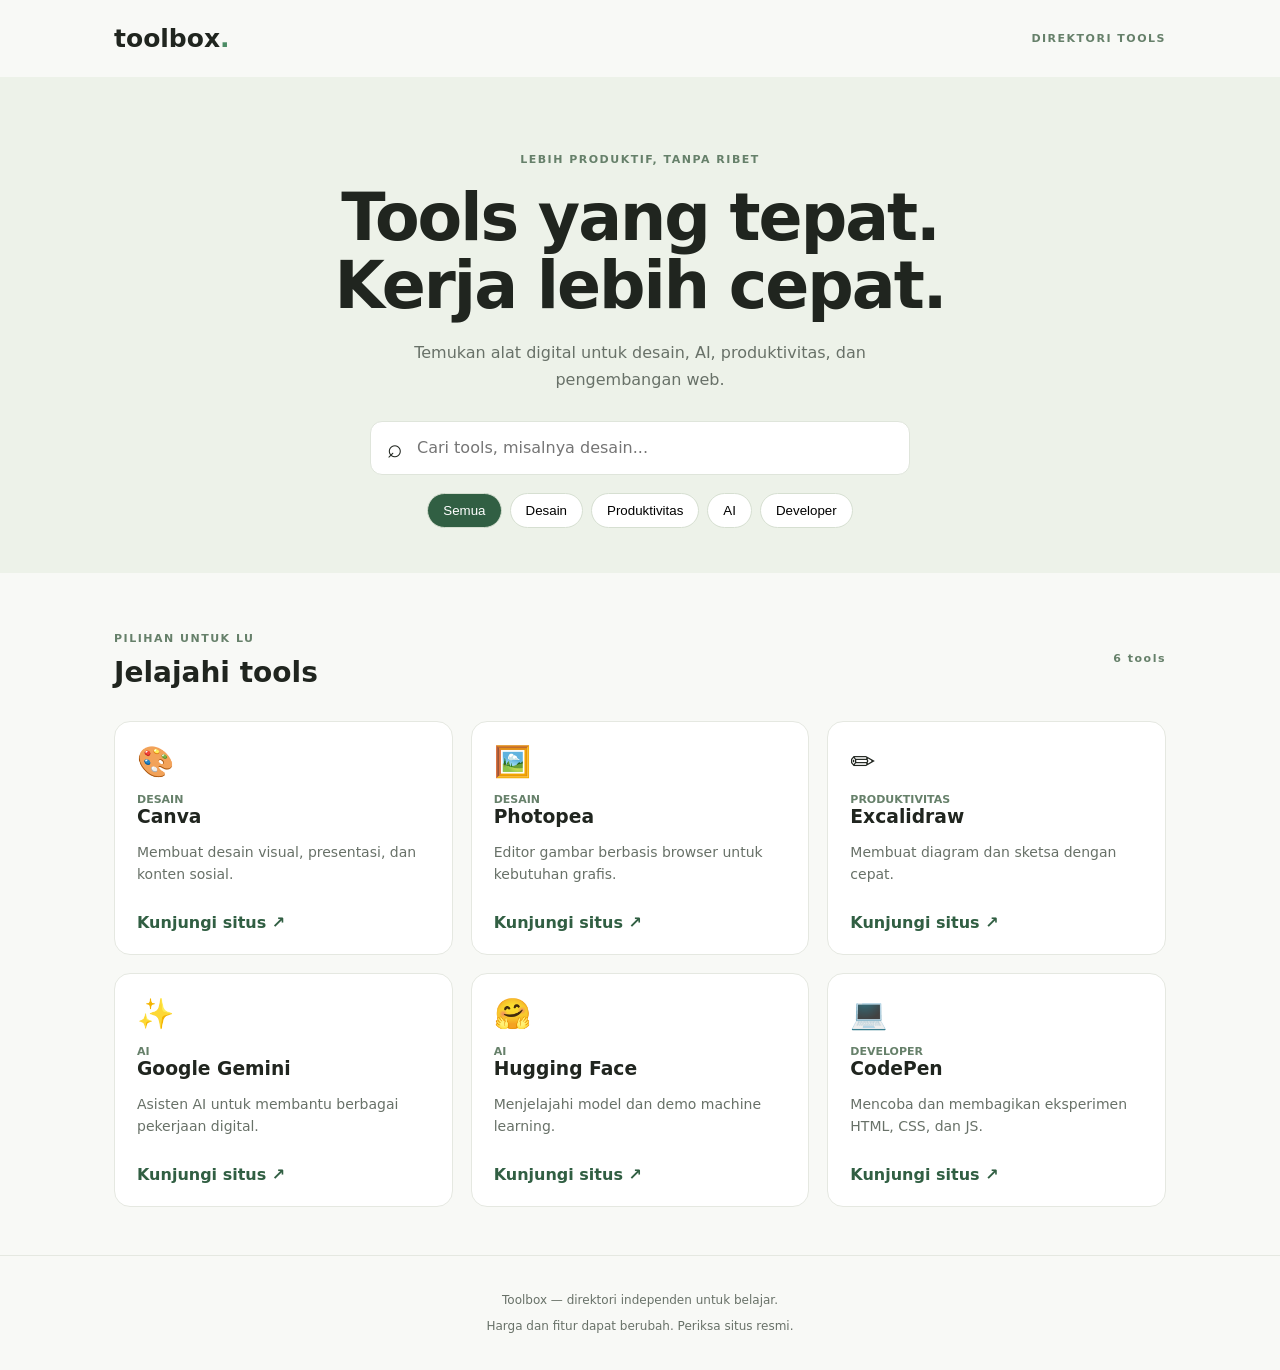
==== index.html @ 17b13e03 "Move website files to root for GitHub Pages" ====
<!doctype html>
<html lang="id">
<head>
  <meta charset="UTF-8">
  <meta name="viewport" content="width=device-width, initial-scale=1">
  <meta name="description"
        content="Direktori tools digital untuk pemula.">
  <title>Toolbox — Temukan Tools Digital</title>
  <link rel="stylesheet" href="style.css">
  <script src="app.js" defer></script>
</head>
<body>
  <header class="header">
    <a class="brand" href="#">toolbox<span>.</span></a>
    <span class="tag">DIREKTORI TOOLS</span>
  </header>

  <main>
    <section class="hero">
      <p class="eyebrow">LEBIH PRODUKTIF, TANPA RIBET</p>
      <h1>Tools yang tepat.<br>Kerja lebih cepat.</h1>
      <p class="subtitle">
        Temukan alat digital untuk desain, AI,
        produktivitas, dan pengembangan web.
      </p>

      <label class="search">
        <span aria-hidden="true">⌕</span>
        <input id="search" type="search"
               placeholder="Cari tools, misalnya desain..."
               aria-label="Cari tools">
      </label>

      <nav id="filters" class="filters"
           aria-label="Filter kategori"></nav>
    </section>

    <section class="catalog">
      <div class="section-heading">
        <div>
          <p class="eyebrow">PILIHAN UNTUK LU</p>
          <h2>Jelajahi tools</h2>
        </div>
        <span id="count" class="count"></span>
      </div>

      <div id="tools" class="tools"></div>
      <p id="empty" hidden>Tools tidak ditemukan.</p>
    </section>
  </main>

  <footer>
    <p>Toolbox — direktori independen untuk belajar.</p>
    <p>Harga dan fitur dapat berubah. Periksa situs resmi.</p>
  </footer>
</body>
</html>
---- style.css ----
:root {
  font-family: Inter, system-ui, sans-serif;
  color: #20251f;
  background: #f8f9f6;
  font-synthesis: none;
}

* { box-sizing: border-box; }

body { margin: 0; }

.header {
  max-width: 1100px;
  margin: auto;
  padding: 24px;
  display: flex;
  justify-content: space-between;
  align-items: center;
}

.brand {
  color: #20251f;
  font-size: 25px;
  font-weight: 800;
  text-decoration: none;
}

.brand span { color: #4b8c64; }

.tag, .eyebrow, .count {
  font-size: 11px;
  letter-spacing: 1.5px;
  font-weight: 700;
  color: #66806a;
}

.hero {
  text-align: center;
  padding: 65px 20px 45px;
  background: #edf2e9;
}

h1 {
  font-size: clamp(38px, 6vw, 65px);
  letter-spacing: -2px;
  line-height: 1.05;
  margin: 18px 0;
}

.subtitle {
  max-width: 520px;
  margin: auto;
  color: #687168;
  line-height: 1.7;
}

.search {
  max-width: 540px;
  margin: 28px auto 18px;
  padding: 0 16px;
  height: 54px;
  background: white;
  border: 1px solid #dfe5db;
  border-radius: 12px;
  display: flex;
  align-items: center;
  gap: 12px;
}

.search span { font-size: 26px; }

.search input {
  border: 0;
  outline: none;
  width: 100%;
  font: inherit;
  background: transparent;
}

.filters {
  display: flex;
  flex-wrap: wrap;
  justify-content: center;
  gap: 8px;
}

.filters button {
  padding: 9px 15px;
  border: 1px solid #d6dfd1;
  border-radius: 30px;
  background: white;
  cursor: pointer;
}

.filters button.active {
  color: white;
  background: #315f43;
}

.catalog {
  max-width: 1100px;
  margin: auto;
  padding: 48px 24px;
}

.section-heading {
  display: flex;
  align-items: center;
  justify-content: space-between;
  margin-bottom: 24px;
}

h2 { margin: 8px 0; font-size: 28px; }

.tools {
  display: grid;
  grid-template-columns: repeat(3, minmax(0, 1fr));
  gap: 18px;
}

.tool-card {
  background: white;
  border: 1px solid #e5e8e1;
  border-radius: 16px;
  padding: 22px;
}

.tool-icon {
  font-size: 30px;
  margin-bottom: 14px;
}

.tool-card h3 { margin: 0 0 10px; }

.tool-card p {
  min-height: 48px;
  color: #687168;
  font-size: 14px;
  line-height: 1.6;
}

.category {
  font-size: 11px;
  color: #66806a;
  font-weight: 700;
  text-transform: uppercase;
}

.tool-card a {
  display: inline-block;
  color: #315f43;
  font-weight: 700;
  margin-top: 10px;
  text-decoration: none;
}

footer {
  border-top: 1px solid #e5e8e1;
  padding: 25px;
  text-align: center;
  font-size: 12px;
  color: #687168;
}

@media (max-width: 750px) {
  .tools { grid-template-columns: repeat(2, minmax(0, 1fr)); }
}

@media (max-width: 480px) {
  .tools { grid-template-columns: 1fr; }
  .hero { padding-top: 45px; }
  .tag { font-size: 9px; }
}
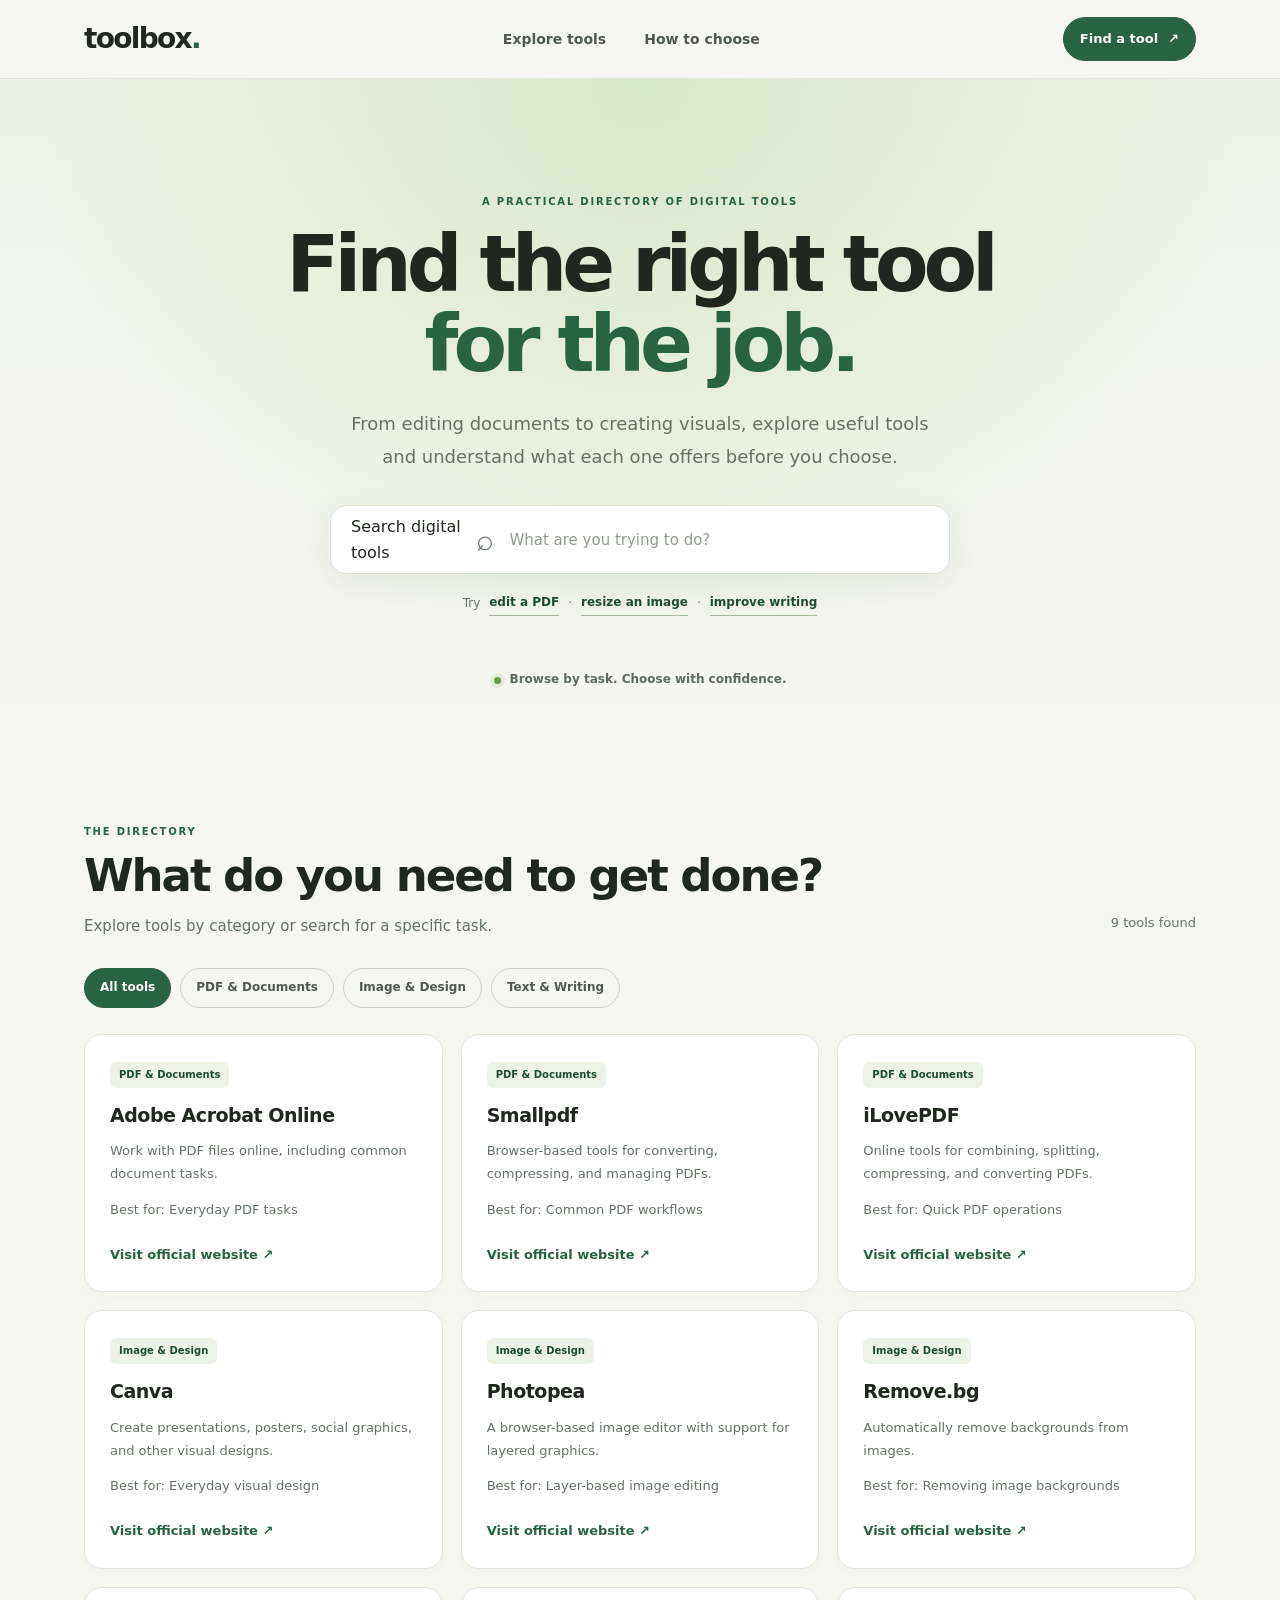
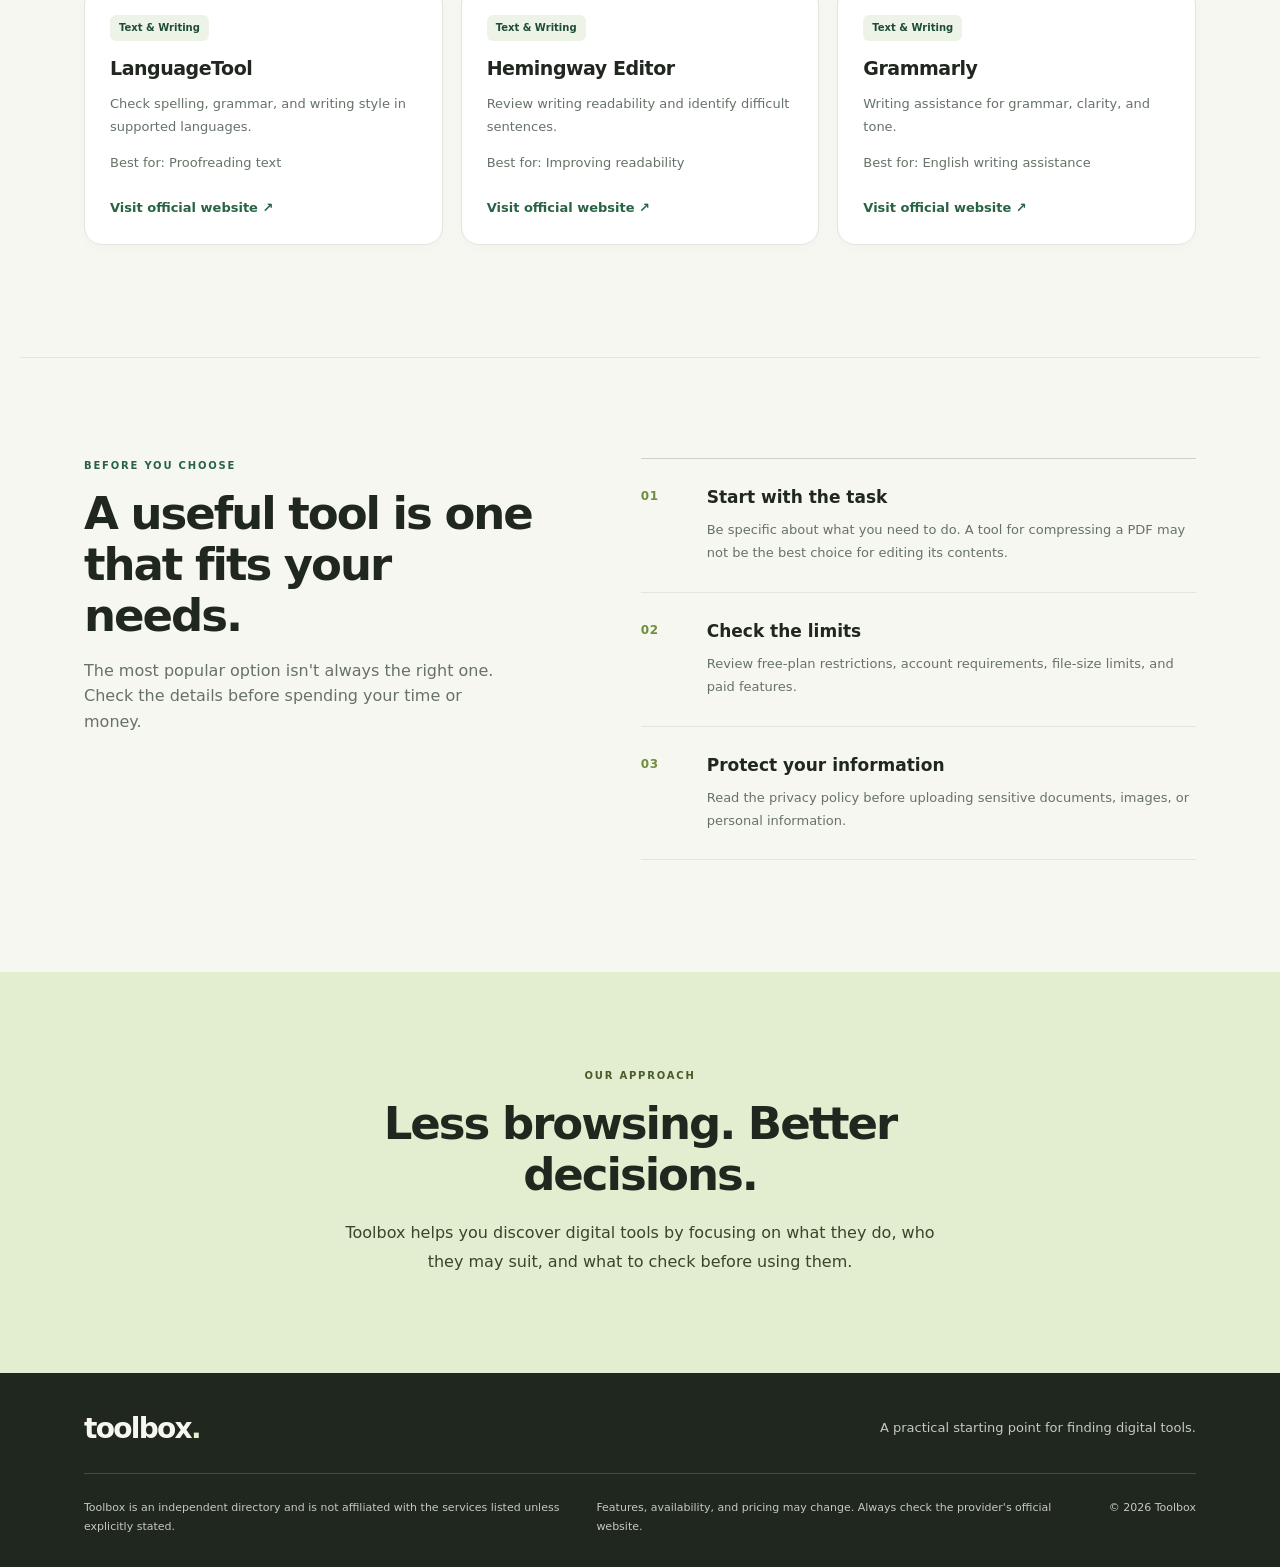
==== commit c48cd017: "Finalize Toolbox redesign" ====
--- a/index.html
+++ b/index.html
@@ -1,58 +1,263 @@
-
 <!doctype html>
-<html lang="id">
+<html lang="en">
 <head>
   <meta charset="UTF-8">
   <meta name="viewport" content="width=device-width, initial-scale=1">
-  <meta name="description"
-        content="Direktori tools digital untuk pemula.">
-  <title>Toolbox — Temukan Tools Digital</title>
+
+  <meta
+    name="description"
+    content="Find digital tools for everyday tasks. Compare what they do, their free-plan limits, and which tool fits your needs."
+  >
+
+  <meta name="theme-color" content="#f7f7f2">
+
+  <title>Toolbox — Find the Right Tool for the Job</title>
+
   <link rel="stylesheet" href="style.css">
   <script src="app.js" defer></script>
 </head>
+
 <body>
-  <header class="header">
-    <a class="brand" href="#">toolbox<span>.</span></a>
-    <span class="tag">DIREKTORI TOOLS</span>
+  <a class="skip-link" href="#main">
+    Skip to content
+  </a>
+
+  <header class="site-header">
+    <div class="header-inner">
+      <a class="brand" href="./" aria-label="Toolbox home">
+        toolbox<span class="brand-mark">.</span>
+      </a>
+
+      <nav class="header-nav" aria-label="Main navigation">
+        <a href="#directory">Explore tools</a>
+        <a href="#how-to-choose">How to choose</a>
+      </nav>
+
+      <a class="header-cta" href="#directory">
+        Find a tool <span aria-hidden="true">↗</span>
+      </a>
+    </div>
   </header>
 
-  <main>
+  <main id="main">
     <section class="hero">
-      <p class="eyebrow">LEBIH PRODUKTIF, TANPA RIBET</p>
-      <h1>Tools yang tepat.<br>Kerja lebih cepat.</h1>
-      <p class="subtitle">
-        Temukan alat digital untuk desain, AI,
-        produktivitas, dan pengembangan web.
-      </p>
-
-      <label class="search">
-        <span aria-hidden="true">⌕</span>
-        <input id="search" type="search"
-               placeholder="Cari tools, misalnya desain..."
-               aria-label="Cari tools">
-      </label>
-
-      <nav id="filters" class="filters"
-           aria-label="Filter kategori"></nav>
-    </section>
-
-    <section class="catalog">
+      <div class="hero-inner">
+        <p class="eyebrow">
+          A PRACTICAL DIRECTORY OF DIGITAL TOOLS
+        </p>
+
+        <h1>
+          Find the right tool
+          <span>for the job.</span>
+        </h1>
+
+        <p class="hero-description">
+          From editing documents to creating visuals,
+          explore useful tools and understand what each one offers
+          before you choose.
+        </p>
+
+        <form
+          class="search-form"
+          id="search-form"
+          role="search"
+          action="#directory"
+        >
+          <label class="visually-hidden" for="search">
+            Search digital tools
+          </label>
+
+          <span class="search-icon" aria-hidden="true">⌕</span>
+
+          <input
+            id="search"
+            name="q"
+            type="search"
+            placeholder="What are you trying to do?"
+            autocomplete="off"
+          >
+
+          <button id="clear-search" type="button" hidden>
+            Clear
+          </button>
+        </form>
+
+        <p class="search-examples">
+          Try
+          <button type="button" class="suggestion" data-query="PDF">
+            edit a PDF
+          </button>
+          <span aria-hidden="true">·</span>
+          <button type="button" class="suggestion" data-query="image">
+            resize an image
+          </button>
+          <span aria-hidden="true">·</span>
+          <button type="button" class="suggestion" data-query="writing">
+            improve writing
+          </button>
+        </p>
+      </div>
+
+      <div class="hero-note">
+        <span class="status-dot" aria-hidden="true"></span>
+        <span>Browse by task. Choose with confidence.</span>
+      </div>
+    </section>
+
+    <section
+      class="directory section-container"
+      id="directory"
+      aria-labelledby="directory-title"
+    >
       <div class="section-heading">
         <div>
-          <p class="eyebrow">PILIHAN UNTUK LU</p>
-          <h2>Jelajahi tools</h2>
+          <p class="eyebrow">THE DIRECTORY</p>
+
+          <h2 id="directory-title">
+            What do you need to get done?
+          </h2>
+
+          <p class="section-description">
+            Explore tools by category or search for a specific task.
+          </p>
         </div>
-        <span id="count" class="count"></span>
-      </div>
-
-      <div id="tools" class="tools"></div>
-      <p id="empty" hidden>Tools tidak ditemukan.</p>
+
+        <p class="result-count" id="count" aria-live="polite"></p>
+      </div>
+
+      <nav
+        class="category-filters"
+        id="filters"
+        aria-label="Filter tools by category"
+      ></nav>
+
+      <div
+        class="tools-grid"
+        id="tools"
+        aria-live="polite"
+      ></div>
+
+      <div class="empty-state" id="empty" hidden>
+        <h3>No matching tools found</h3>
+
+        <p>
+          Try a different search term or browse all categories.
+        </p>
+
+        <button
+          class="secondary-button"
+          id="reset-search"
+          type="button"
+        >
+          Show all tools
+        </button>
+      </div>
+    </section>
+
+    <section
+      class="how-to-choose section-container"
+      id="how-to-choose"
+      aria-labelledby="guide-title"
+    >
+      <div class="guide-intro">
+        <p class="eyebrow">BEFORE YOU CHOOSE</p>
+
+        <h2 id="guide-title">
+          A useful tool is one that fits your needs.
+        </h2>
+
+        <p>
+          The most popular option isn't always the right one.
+          Check the details before spending your time or money.
+        </p>
+      </div>
+
+      <div class="guide-list">
+        <article class="guide-item">
+          <span class="guide-number">01</span>
+
+          <div>
+            <h3>Start with the task</h3>
+
+            <p>
+              Be specific about what you need to do.
+              A tool for compressing a PDF may not be the best
+              choice for editing its contents.
+            </p>
+          </div>
+        </article>
+
+        <article class="guide-item">
+          <span class="guide-number">02</span>
+
+          <div>
+            <h3>Check the limits</h3>
+
+            <p>
+              Review free-plan restrictions, account requirements,
+              file-size limits, and paid features.
+            </p>
+          </div>
+        </article>
+
+        <article class="guide-item">
+          <span class="guide-number">03</span>
+
+          <div>
+            <h3>Protect your information</h3>
+
+            <p>
+              Read the privacy policy before uploading sensitive
+              documents, images, or personal information.
+            </p>
+          </div>
+        </article>
+      </div>
+    </section>
+
+    <section class="about-strip">
+      <div class="about-inner">
+        <p class="eyebrow">OUR APPROACH</p>
+
+        <h2>Less browsing. Better decisions.</h2>
+
+        <p>
+          Toolbox helps you discover digital tools by focusing
+          on what they do, who they may suit, and what to check
+          before using them.
+        </p>
+      </div>
     </section>
   </main>
 
-  <footer>
-    <p>Toolbox — direktori independen untuk belajar.</p>
-    <p>Harga dan fitur dapat berubah. Periksa situs resmi.</p>
+  <footer class="site-footer">
+    <div class="footer-inner">
+      <div class="footer-top">
+        <a class="brand footer-brand" href="./">
+          toolbox<span class="brand-mark">.</span>
+        </a>
+
+        <p>
+          A practical starting point for finding digital tools.
+        </p>
+      </div>
+
+      <div class="footer-bottom">
+        <p>
+          Toolbox is an independent directory and is not affiliated
+          with the services listed unless explicitly stated.
+        </p>
+
+        <p>
+          Features, availability, and pricing may change.
+          Always check the provider's official website.
+        </p>
+
+        <p class="copyright">
+          © <span id="current-year">2026</span> Toolbox
+        </p>
+      </div>
+    </div>
   </footer>
 </body>
-</html>
+</html>
--- a/style.css
+++ b/style.css
@@ -1,174 +1,142 @@
+/* Toolbox — styles matched to index.html */
+:root {
+  color-scheme: light;
+  --ink: #20271f;
+  --ink-soft: #667267;
+  --accent: #e3edcf;
+  --green: #286344;
+  --green-dark: #1e4d34;
+  --line: #e2e7de;
+  --line-strong: #cbd4c7;
+  --surface: #fff;
+  --page: #f7f7f2;
+  --gutter: clamp(20px, 5vw, 72px);
+  font-family: Inter, ui-sans-serif, system-ui, -apple-system, "Segoe UI", sans-serif;
+  color: var(--ink);
+  background: var(--page);
+  font-synthesis: none;
+  text-rendering: optimizeLegibility;
+  -webkit-font-smoothing: antialiased;
+}
+* { box-sizing: border-box; }
+html { scroll-behavior: smooth; scroll-padding-top: 90px; }
+body { margin: 0; min-width: 320px; background: var(--page); line-height: 1.6; }
+button, input { font: inherit; }
+a { color: inherit; }
+[hidden] { display: none !important; }
+button:focus-visible, a:focus-visible, input:focus-visible { outline: 3px solid #87b99a; outline-offset: 3px; }
+.skip-link { position: absolute; z-index: 20; top: 10px; left: 10px; padding: 10px 14px; transform: translateY(-150%); border-radius: 8px; background: var(--ink); color: white; }
+.skip-link:focus { transform: translateY(0); }
 
-:root {
-  font-family: Inter, system-ui, sans-serif;
-  color: #20251f;
-  background: #f8f9f6;
-  font-synthesis: none;
+.site-header { position: sticky; z-index: 10; top: 0; border-bottom: 1px solid rgb(32 39 31 / 8%); background: rgb(247 247 242 / 92%); backdrop-filter: blur(14px); }
+.header-inner { width: min(100%, 1240px); min-height: 78px; margin: auto; padding: 14px var(--gutter); display: flex; align-items: center; justify-content: space-between; gap: 28px; }
+.brand { display: inline-flex; align-items: baseline; flex-shrink: 0; color: var(--ink); font-size: 28px; font-weight: 850; letter-spacing: -1.7px; line-height: 1; text-decoration: none; }
+.brand-mark { color: var(--green); }
+.header-nav { display: flex; align-items: center; justify-content: center; gap: clamp(18px, 3vw, 38px); }
+.header-nav a { color: #50594f; font-size: 14px; font-weight: 650; text-decoration: none; }
+.header-nav a:hover { color: var(--green); }
+.header-cta { display: inline-flex; align-items: center; gap: 10px; padding: 11px 16px; border: 1px solid var(--green); border-radius: 999px; background: var(--green); color: white; font-size: 13px; font-weight: 750; text-decoration: none; transition: background .16s ease, transform .16s ease; }
+.header-cta:hover { transform: translateY(-1px); background: var(--green-dark); }
+
+.hero { position: relative; overflow: hidden; padding: clamp(68px, 9vw, 120px) 24px 34px; background: radial-gradient(ellipse at 50% 0%, rgb(210 229 194 / 78%), transparent 66%), linear-gradient(180deg, #edf2e7 0%, var(--page) 100%); text-align: center; }
+.hero-inner { position: relative; z-index: 1; width: min(100%, 790px); margin: auto; }
+.eyebrow { margin: 0 0 16px; color: var(--green); font-size: 10px; font-weight: 850; letter-spacing: 1.8px; line-height: 1.5; }
+.hero h1 { max-width: 800px; margin: 0; font-size: clamp(42px, 7vw, 78px); font-weight: 820; letter-spacing: -.065em; line-height: 1.02; }
+.hero h1 span { display: block; color: var(--green); }
+.hero-description { max-width: 590px; margin: 24px auto 0; color: var(--ink-soft); font-size: clamp(15px, 1.8vw, 18px); line-height: 1.8; }
+.search-form { display: flex; align-items: center; gap: 13px; width: min(100%, 620px); min-height: 66px; margin: 32px auto 0; padding: 8px 10px 8px 20px; border: 1px solid #d9e1d4; border-radius: 16px; background: var(--surface); box-shadow: 0 12px 36px rgb(36 72 43 / 8%); text-align: left; }
+.search-icon { flex: 0 0 auto; color: #6c786c; font-size: 30px; line-height: 1; }
+.search-form input { width: 100%; min-width: 0; height: 46px; border: 0; outline: 0; background: transparent; color: var(--ink); font-size: 15px; }
+.search-form input::placeholder { color: #929a8f; }
+.search-form input:focus-visible { outline: 0; }
+#clear-search { flex: 0 0 auto; padding: 8px 12px; border: 0; border-radius: 9px; background: #edf2e9; color: var(--green-dark); cursor: pointer; font-size: 12px; font-weight: 750; }
+#clear-search:hover { background: var(--accent); }
+.search-examples { display: flex; flex-wrap: wrap; align-items: center; justify-content: center; gap: 9px; margin: 16px 0 0; color: var(--ink-soft); font-size: 12px; }
+.suggestion { padding: 3px 0; border: 0; border-bottom: 1px solid #a8b9a0; background: transparent; color: var(--green-dark); cursor: pointer; font-size: inherit; font-weight: 700; }
+.suggestion:hover { border-bottom-color: var(--green-dark); }
+.hero-note { display: flex; align-items: center; justify-content: center; gap: 9px; margin: 54px auto 0; color: #5e6b5d; font-size: 12px; font-weight: 650; }
+.status-dot { width: 7px; height: 7px; border-radius: 50%; background: #6b984a; box-shadow: 0 0 0 4px rgb(107 152 74 / 13%); }
+
+.section-container { width: min(100%, 1240px); margin-inline: auto; padding-inline: var(--gutter); }
+.directory { padding-top: clamp(64px, 8vw, 100px); padding-bottom: clamp(76px, 9vw, 112px); }
+.section-heading { display: flex; align-items: end; justify-content: space-between; gap: 24px; margin-bottom: 30px; }
+.section-heading .eyebrow { margin-bottom: 12px; }
+h2 { margin: 0; font-size: clamp(30px, 4vw, 45px); font-weight: 790; letter-spacing: -.045em; line-height: 1.13; }
+.section-description { margin: 13px 0 0; color: var(--ink-soft); font-size: 15px; }
+.result-count { flex: 0 0 auto; margin: 0 0 5px; color: var(--ink-soft); font-size: 13px; }
+.category-filters { display: flex; flex-wrap: wrap; gap: 9px; margin-bottom: 26px; }
+.category-filters button, .category-filters a { min-height: 39px; padding: 9px 15px; border: 1px solid var(--line-strong); border-radius: 999px; background: transparent; color: #4f594d; cursor: pointer; font-size: 12px; font-weight: 720; transition: border-color .15s ease, background .15s ease, color .15s ease; }
+.category-filters button:hover, .category-filters a:hover { border-color: var(--green); color: var(--green); }
+.category-filters button[aria-pressed="true"], .category-filters button.active, .category-filters .active { border-color: var(--green); background: var(--green); color: white; }
+.tools-grid { display: grid; grid-template-columns: repeat(3, minmax(0, 1fr)); gap: 18px; }
+.tool-card, .tool-item, #tools > article, #tools > .tool { min-width: 0; padding: 25px; border: 1px solid var(--line); border-radius: 18px; background: var(--surface); box-shadow: 0 3px 12px rgb(32 39 31 / 2%); transition: transform .18s ease, border-color .18s ease, box-shadow .18s ease; }
+.tool-card:hover, .tool-item:hover, #tools > article:hover, #tools > .tool:hover { transform: translateY(-3px); border-color: #c6d5bf; box-shadow: 0 14px 30px rgb(32 39 31 / 7%); }
+.tool-card h3, .tool-item h3, #tools > article h3, #tools > .tool h3 { margin: 0 0 10px; font-size: 19px; font-weight: 780; letter-spacing: -.025em; line-height: 1.3; }
+.tool-card p, .tool-item p, #tools > article p, #tools > .tool p { color: var(--ink-soft); font-size: 13px; line-height: 1.75; }
+.tool-card .tool-category, .tool-item .tool-category, .tool-card .category, .tool-item .category { display: inline-block; margin-bottom: 15px; padding: 5px 9px; border-radius: 6px; background: #eef3e8; color: var(--green-dark); font-size: 10px; font-weight: 800; }
+.tool-card .tool-link, .tool-item .tool-link, #tools > article .tool-link, #tools > .tool .tool-link { display: inline-flex; align-items: center; gap: 7px; margin-top: 10px; color: var(--green); font-size: 13px; font-weight: 750; text-decoration: none; }
+.tool-card .tool-link:hover, .tool-item .tool-link:hover, #tools > article .tool-link:hover, #tools > .tool .tool-link:hover { text-decoration: underline; text-underline-offset: 4px; }
+.empty-state { padding: 56px 24px; border: 1px dashed var(--line-strong); border-radius: 18px; text-align: center; }
+.empty-state h3 { margin: 0 0 8px; font-size: 1.5rem; }
+.empty-state p { margin: 0 auto 20px; color: var(--ink-soft); }
+.secondary-button { min-height: 43px; padding: 10px 15px; border: 1px solid var(--ink); border-radius: 8px; background: var(--ink); color: white; cursor: pointer; font-weight: 700; transition: background .16s ease, color .16s ease; }
+.secondary-button:hover { background: var(--accent); color: var(--ink); }
+
+.how-to-choose { display: grid; grid-template-columns: minmax(0, .9fr) minmax(0, 1.1fr); gap: clamp(42px, 8vw, 110px); padding-top: clamp(64px, 8vw, 100px); padding-bottom: clamp(76px, 9vw, 112px); border-top: 1px solid var(--line); }
+.guide-intro { align-self: start; position: sticky; top: 105px; }
+.guide-intro h2 { max-width: 480px; }
+.guide-intro > p:last-child { max-width: 430px; margin-bottom: 0; color: var(--ink-soft); }
+.guide-list { border-top: 1px solid var(--line-strong); }
+.guide-item { display: grid; grid-template-columns: 48px minmax(0, 1fr); gap: 18px; padding: 25px 0 27px; border-bottom: 1px solid var(--line); }
+.guide-number { padding-top: 3px; color: #718e3c; font-size: 12px; font-weight: 800; letter-spacing: .06em; }
+.guide-item h3 { margin: 0 0 8px; font-size: 17px; }
+.guide-item p { margin: 0; color: var(--ink-soft); font-size: 13px; line-height: 1.75; }
+.about-strip { padding: clamp(64px, 8vw, 96px) var(--gutter); background: var(--accent); }
+.about-inner { width: min(100%, 760px); margin-inline: auto; text-align: center; }
+.about-strip .eyebrow { color: #485c2d; }
+.about-strip h2 { max-width: 680px; margin-inline: auto; }
+.about-strip p:last-child { max-width: 610px; margin: 18px auto 0; color: #39452c; line-height: 1.8; }
+
+.site-footer { padding: 42px 0 30px; background: var(--ink); color: #f7f7f2; }
+.footer-inner { width: min(100%, 1240px); margin-inline: auto; padding-inline: var(--gutter); }
+.footer-top { display: flex; align-items: center; justify-content: space-between; gap: 24px; padding-bottom: 30px; border-bottom: 1px solid rgb(255 255 255 / 17%); }
+.footer-brand { color: #f7f7f2; }
+.footer-brand .brand-mark { color: var(--accent); }
+.footer-top p { margin: 0; color: #c5c9bf; font-size: 13px; }
+.footer-bottom { display: grid; grid-template-columns: 1.2fr 1.2fr auto; gap: 24px; padding-top: 24px; }
+.footer-bottom p { margin: 0; color: #c5c9bf; font-size: 11px; line-height: 1.8; }
+.footer-bottom .copyright { text-align: right; white-space: nowrap; }
+
+@media (max-width: 900px) {
+  .tools-grid { grid-template-columns: repeat(2, minmax(0, 1fr)); }
+  .how-to-choose { grid-template-columns: 1fr; gap: 32px; }
+  .guide-intro { position: static; }
+  .footer-bottom { grid-template-columns: 1fr 1fr; }
+  .footer-bottom .copyright { grid-column: 1 / -1; text-align: left; }
 }
-
-* { box-sizing: border-box; }
-
-body { margin: 0; }
-
-.header {
-  max-width: 1100px;
-  margin: auto;
-  padding: 24px;
-  display: flex;
-  justify-content: space-between;
-  align-items: center;
+@media (max-width: 620px) {
+  .header-inner { min-height: 68px; gap: 12px; padding-block: 12px; }
+  .brand { font-size: 25px; }
+  .header-nav { display: none; }
+  .header-cta { padding: 10px 12px; font-size: 12px; }
+  .hero { padding: 66px 20px 28px; }
+  .hero h1 { font-size: clamp(40px, 12vw, 58px); }
+  .hero-description { margin-top: 18px; font-size: 15px; }
+  .search-form { min-height: 59px; margin-top: 25px; padding-left: 14px; gap: 9px; }
+  .search-form input { font-size: 13px; }
+  .search-examples { gap: 7px; font-size: 11px; }
+  .hero-note { margin-top: 38px; }
+  .section-heading { display: block; }
+  .result-count { margin-top: 15px; }
+  .tools-grid { grid-template-columns: 1fr; gap: 13px; }
+  .tool-card, .tool-item, #tools > article, #tools > .tool { padding: 22px; }
+  .category-filters { gap: 7px; }
+  .category-filters button, .category-filters a { min-height: 36px; padding: 8px 12px; }
+  .guide-item { grid-template-columns: 34px minmax(0, 1fr); gap: 12px; }
+  .footer-top { align-items: flex-start; flex-direction: column; gap: 14px; }
+  .footer-bottom { grid-template-columns: 1fr; gap: 12px; }
+  .footer-bottom .copyright { grid-column: auto; }
 }
-
-.brand {
-  color: #20251f;
-  font-size: 25px;
-  font-weight: 800;
-  text-decoration: none;
+@media (prefers-reduced-motion: reduce) {
+  *, *::before, *::after { scroll-behavior: auto !important; transition-duration: .01ms !important; animation-duration: .01ms !important; animation-iteration-count: 1 !important; }
 }
-
-.brand span { color: #4b8c64; }
-
-.tag, .eyebrow, .count {
-  font-size: 11px;
-  letter-spacing: 1.5px;
-  font-weight: 700;
-  color: #66806a;
-}
-
-.hero {
-  text-align: center;
-  padding: 65px 20px 45px;
-  background: #edf2e9;
-}
-
-h1 {
-  font-size: clamp(38px, 6vw, 65px);
-  letter-spacing: -2px;
-  line-height: 1.05;
-  margin: 18px 0;
-}
-
-.subtitle {
-  max-width: 520px;
-  margin: auto;
-  color: #687168;
-  line-height: 1.7;
-}
-
-.search {
-  max-width: 540px;
-  margin: 28px auto 18px;
-  padding: 0 16px;
-  height: 54px;
-  background: white;
-  border: 1px solid #dfe5db;
-  border-radius: 12px;
-  display: flex;
-  align-items: center;
-  gap: 12px;
-}
-
-.search span { font-size: 26px; }
-
-.search input {
-  border: 0;
-  outline: none;
-  width: 100%;
-  font: inherit;
-  background: transparent;
-}
-
-.filters {
-  display: flex;
-  flex-wrap: wrap;
-  justify-content: center;
-  gap: 8px;
-}
-
-.filters button {
-  padding: 9px 15px;
-  border: 1px solid #d6dfd1;
-  border-radius: 30px;
-  background: white;
-  cursor: pointer;
-}
-
-.filters button.active {
-  color: white;
-  background: #315f43;
-}
-
-.catalog {
-  max-width: 1100px;
-  margin: auto;
-  padding: 48px 24px;
-}
-
-.section-heading {
-  display: flex;
-  align-items: center;
-  justify-content: space-between;
-  margin-bottom: 24px;
-}
-
-h2 { margin: 8px 0; font-size: 28px; }
-
-.tools {
-  display: grid;
-  grid-template-columns: repeat(3, minmax(0, 1fr));
-  gap: 18px;
-}
-
-.tool-card {
-  background: white;
-  border: 1px solid #e5e8e1;
-  border-radius: 16px;
-  padding: 22px;
-}
-
-.tool-icon {
-  font-size: 30px;
-  margin-bottom: 14px;
-}
-
-.tool-card h3 { margin: 0 0 10px; }
-
-.tool-card p {
-  min-height: 48px;
-  color: #687168;
-  font-size: 14px;
-  line-height: 1.6;
-}
-
-.category {
-  font-size: 11px;
-  color: #66806a;
-  font-weight: 700;
-  text-transform: uppercase;
-}
-
-.tool-card a {
-  display: inline-block;
-  color: #315f43;
-  font-weight: 700;
-  margin-top: 10px;
-  text-decoration: none;
-}
-
-footer {
-  border-top: 1px solid #e5e8e1;
-  padding: 25px;
-  text-align: center;
-  font-size: 12px;
-  color: #687168;
-}
-
-@media (max-width: 750px) {
-  .tools { grid-template-columns: repeat(2, minmax(0, 1fr)); }
-}
-
-@media (max-width: 480px) {
-  .tools { grid-template-columns: 1fr; }
-  .hero { padding-top: 45px; }
-  .tag { font-size: 9px; }
-}
